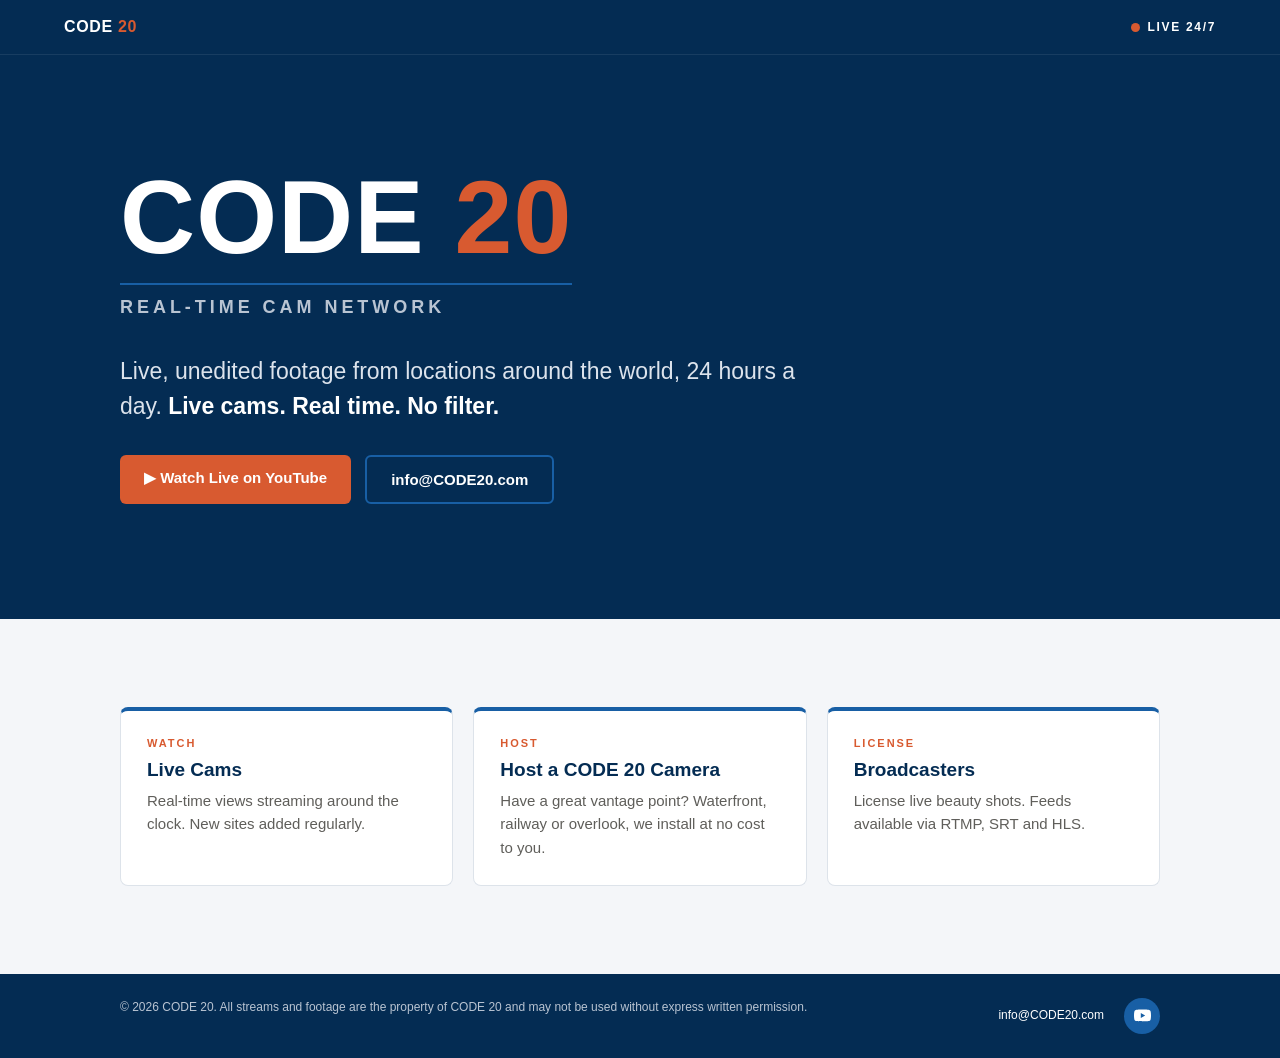
==== index.html @ 1863f540 "Add CODE 20 splash page" ====
<!DOCTYPE html>
<html lang="en">
<head>
<meta charset="UTF-8">
<meta name="viewport" content="width=device-width, initial-scale=1">
<title>CODE 20 LIVE CAMS | Real-Time Cam Network</title>
<meta name="description" content="CODE 20 is a real-time cam network streaming live, unedited footage from locations around the world, 24 hours a day.">
<meta property="og:title" content="CODE 20 LIVE CAMS | Real-Time Cam Network">
<meta property="og:description" content="Live cams. Real time. No filter.">
<style>
  /* CODE 20 brand kit: flat, no gradients, no shadows */
  :root{
    --blue:#185FA5;   /* primary */
    --navy:#042C53;   /* wordmark, dark */
    --coral:#D85A30;  /* "20" accent */
    --gray:#5F5E5A;   /* tagline, secondary */
    --white:#FFFFFF;
    --paper:#F4F6F9;
  }
  *{box-sizing:border-box;margin:0;padding:0}
  body{font-family:Arial,Helvetica,sans-serif;color:var(--navy);background:var(--white);min-height:100vh;display:flex;flex-direction:column}
  a{color:inherit}

  header{background:var(--navy);color:var(--white);padding:18px clamp(20px,5vw,64px);display:flex;justify-content:space-between;align-items:center}
  .mini{display:flex;align-items:center;gap:12px;font-weight:700;letter-spacing:.04em}
  .mini img{width:36px;height:36px;border-radius:8px;background:var(--blue)}
  .mini .twenty{color:var(--coral)}
  .live{display:flex;align-items:center;gap:8px;font-size:12px;font-weight:700;letter-spacing:.14em}
  .dot{width:9px;height:9px;border-radius:50%;background:var(--coral);animation:blink 1.6s infinite}
  @keyframes blink{50%{opacity:.25}}

  .hero{background:var(--navy);color:var(--white);padding:clamp(48px,9vw,110px) clamp(20px,5vw,64px) clamp(56px,9vw,120px);border-top:1px solid rgba(255,255,255,.08)}
  .wrap{max-width:1040px;margin:0 auto}
  .lockup{display:flex;align-items:center;gap:clamp(18px,3vw,32px);flex-wrap:wrap}
  .lockup img{width:clamp(96px,14vw,150px);height:auto;border-radius:22px;background:var(--blue)}
  .word{font-size:clamp(52px,9vw,104px);font-weight:700;line-height:1;letter-spacing:.01em}
  .word .twenty{color:var(--coral)}
  .tagline{margin-top:14px;padding-top:12px;border-top:2px solid var(--blue);font-size:clamp(13px,1.6vw,18px);font-weight:700;letter-spacing:.22em;color:#B9C4D2}
  .lead{margin-top:36px;font-size:clamp(18px,2.2vw,23px);line-height:1.5;max-width:700px;color:#DCE3EC}
  .lead strong{color:var(--white)}
  .cta{margin-top:32px;display:flex;flex-wrap:wrap;gap:14px}
  .btn{display:inline-block;padding:14px 24px;border-radius:6px;font-weight:700;text-decoration:none;font-size:15px}
  .btn.coral{background:var(--coral);color:var(--white)}
  .btn.outline{border:2px solid var(--blue);color:var(--white)}
  .btn:hover{opacity:.9}

  .cards{background:var(--paper);padding:clamp(48px,7vw,88px) clamp(20px,5vw,64px)}
  .grid{display:grid;grid-template-columns:repeat(auto-fit,minmax(240px,1fr));gap:20px}
  .card{background:var(--white);border:1px solid #DDE3EA;border-top:4px solid var(--blue);border-radius:8px;padding:26px}
  .card .k{font-size:11px;font-weight:700;letter-spacing:.18em;color:var(--coral);margin-bottom:10px}
  .card h3{font-size:19px;margin-bottom:8px;color:var(--navy)}
  .card p{font-size:15px;line-height:1.55;color:var(--gray)}

  footer{background:var(--navy);color:#B9C4D2;padding:24px clamp(20px,5vw,64px);font-size:12px;line-height:1.6}
  footer .row{max-width:1040px;margin:0 auto;display:flex;justify-content:space-between;flex-wrap:wrap;gap:12px}
  footer a{color:var(--white)}
  .social{display:flex;align-items:center;gap:14px;flex-wrap:wrap}
  .social .mail{margin-right:6px;text-decoration:none}
  .social a[aria-label]{width:36px;height:36px;border-radius:50%;background:var(--blue);display:grid;place-items:center}
  .social a[aria-label]:hover{background:var(--coral)}
  .social svg{width:17px;height:17px;fill:var(--white)}
</style>
</head>
<body>
  <header>
    <div class="mini"><img src="logo.png" alt="" onerror="this.remove()"><span>CODE <span class="twenty">20</span></span></div>
    <div class="live"><span class="dot"></span>LIVE 24/7</div>
  </header>

  <section class="hero">
    <div class="wrap">
      <div class="lockup">
        <img src="logo.png" alt="CODE 20 logo" onerror="this.remove()">
        <div>
          <div class="word">CODE <span class="twenty">20</span></div>
          <div class="tagline">REAL-TIME CAM NETWORK</div>
        </div>
      </div>
      <p class="lead">Live, unedited footage from locations around the world, 24 hours a day. <strong>Live cams. Real time. No filter.</strong></p>
      <div class="cta">
        <a class="btn coral" href="https://www.youtube.com/@CODE20LIVECAMS" target="_blank" rel="noopener">&#9654; Watch Live on YouTube</a>
        <a class="btn outline" href="mailto:info@CODE20.com">info@CODE20.com</a>
      </div>
    </div>
  </section>

  <section class="cards">
    <div class="wrap grid">
      <div class="card">
        <div class="k">WATCH</div>
        <h3>Live Cams</h3>
        <p>Real-time views streaming around the clock. New sites added regularly.</p>
      </div>
      <div class="card">
        <div class="k">HOST</div>
        <h3>Host a CODE 20 Camera</h3>
        <p>Have a great vantage point? Waterfront, railway or overlook, we install at no cost to you.</p>
      </div>
      <div class="card">
        <div class="k">LICENSE</div>
        <h3>Broadcasters</h3>
        <p>License live beauty shots. Feeds available via RTMP, SRT and HLS.</p>
      </div>
    </div>
  </section>

  <footer>
    <div class="row">
      <div>&copy; <span id="yr"></span> CODE 20. All streams and footage are the property of CODE 20 and may not be used without express written permission.</div>
      <div class="social">
        <a href="mailto:info@CODE20.com" class="mail">info@CODE20.com</a>
        <a href="https://www.youtube.com/@CODE20LIVECAMS" target="_blank" rel="noopener" aria-label="YouTube"><svg viewBox="0 0 24 24"><path d="M23.5 6.2a3 3 0 0 0-2.1-2.1C19.5 3.6 12 3.6 12 3.6s-7.5 0-9.4.5A3 3 0 0 0 .5 6.2 31 31 0 0 0 0 12a31 31 0 0 0 .5 5.8 3 3 0 0 0 2.1 2.1c1.9.5 9.4.5 9.4.5s7.5 0 9.4-.5a3 3 0 0 0 2.1-2.1A31 31 0 0 0 24 12a31 31 0 0 0-.5-5.8zM9.6 15.6V8.4l6.2 3.6-6.2 3.6z"/></svg></a>
      </div>
    </div>
  </footer>
<script>document.getElementById('yr').textContent=new Date().getFullYear();</script>
</body>
</html>
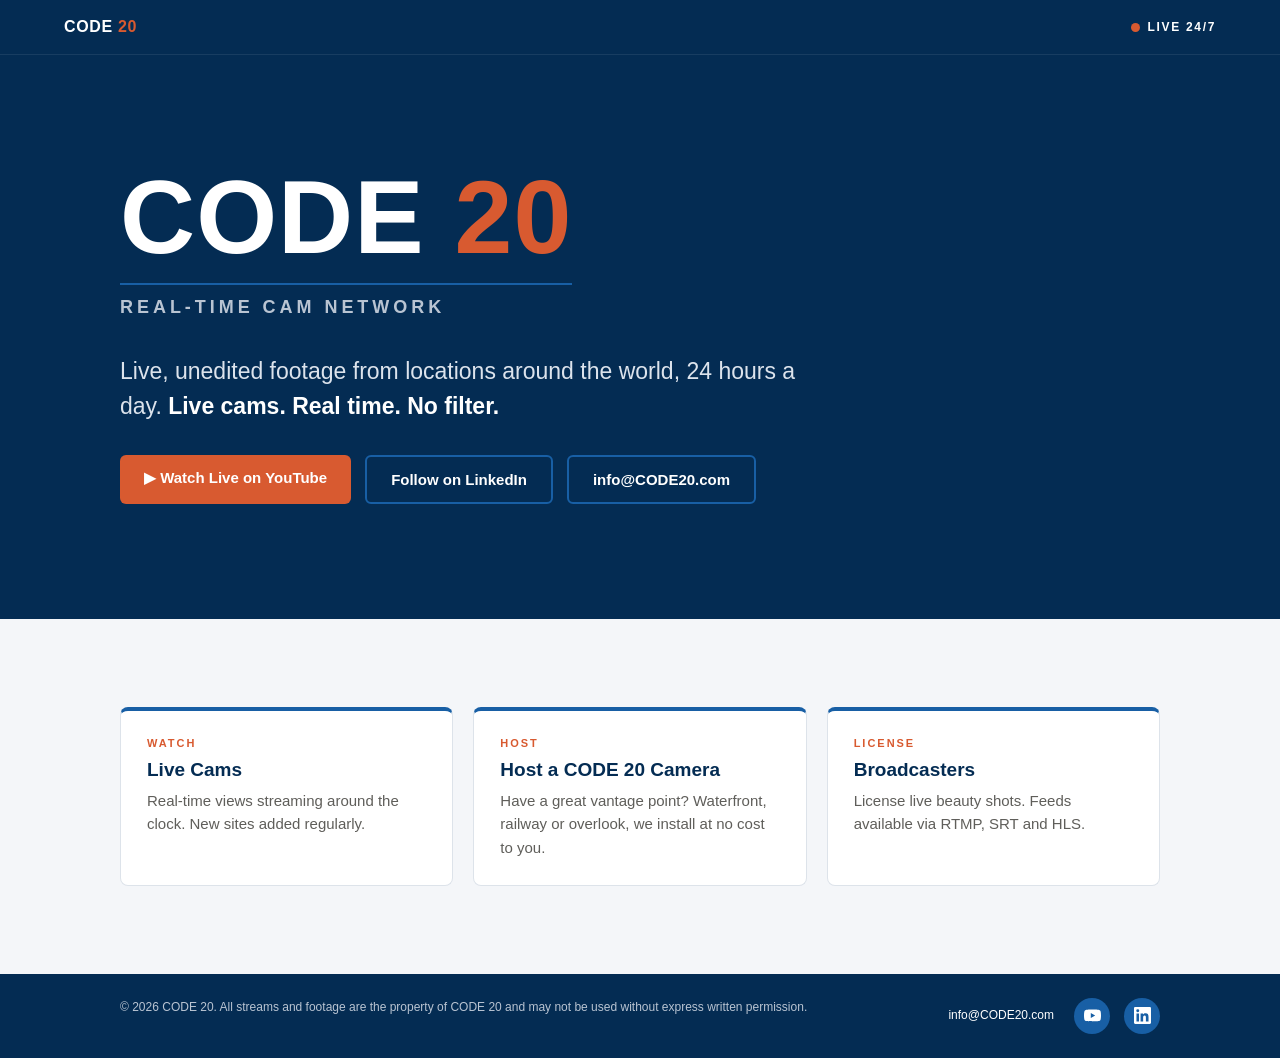
==== commit 10283938: "Add LinkedIn link" ====
--- a/index.html
+++ b/index.html
@@ -79,6 +79,7 @@
       <p class="lead">Live, unedited footage from locations around the world, 24 hours a day. <strong>Live cams. Real time. No filter.</strong></p>
       <div class="cta">
         <a class="btn coral" href="https://www.youtube.com/@CODE20LIVECAMS" target="_blank" rel="noopener">&#9654; Watch Live on YouTube</a>
+        <a class="btn outline" href="https://www.linkedin.com/company/code20livecams/" target="_blank" rel="noopener">Follow on LinkedIn</a>
         <a class="btn outline" href="mailto:info@CODE20.com">info@CODE20.com</a>
       </div>
     </div>
@@ -110,6 +111,7 @@
       <div class="social">
         <a href="mailto:info@CODE20.com" class="mail">info@CODE20.com</a>
         <a href="https://www.youtube.com/@CODE20LIVECAMS" target="_blank" rel="noopener" aria-label="YouTube"><svg viewBox="0 0 24 24"><path d="M23.5 6.2a3 3 0 0 0-2.1-2.1C19.5 3.6 12 3.6 12 3.6s-7.5 0-9.4.5A3 3 0 0 0 .5 6.2 31 31 0 0 0 0 12a31 31 0 0 0 .5 5.8 3 3 0 0 0 2.1 2.1c1.9.5 9.4.5 9.4.5s7.5 0 9.4-.5a3 3 0 0 0 2.1-2.1A31 31 0 0 0 24 12a31 31 0 0 0-.5-5.8zM9.6 15.6V8.4l6.2 3.6-6.2 3.6z"/></svg></a>
+        <a href="https://www.linkedin.com/company/code20livecams/" target="_blank" rel="noopener" aria-label="LinkedIn"><svg viewBox="0 0 24 24"><path d="M20.4 20.5h-3.6v-5.6c0-1.3 0-3-1.8-3s-2.1 1.4-2.1 2.9v5.7H9.3V9h3.4v1.6h.1c.5-.9 1.6-1.8 3.4-1.8 3.6 0 4.3 2.4 4.3 5.5v6.2zM5.3 7.4a2.1 2.1 0 1 1 0-4.2 2.1 2.1 0 0 1 0 4.2zM7.1 20.5H3.5V9h3.6v11.5zM22.2 0H1.8C.8 0 0 .8 0 1.7v20.6c0 .9.8 1.7 1.8 1.7h20.4c1 0 1.8-.8 1.8-1.7V1.7C24 .8 23.2 0 22.2 0z"/></svg></a>
       </div>
     </div>
   </footer>
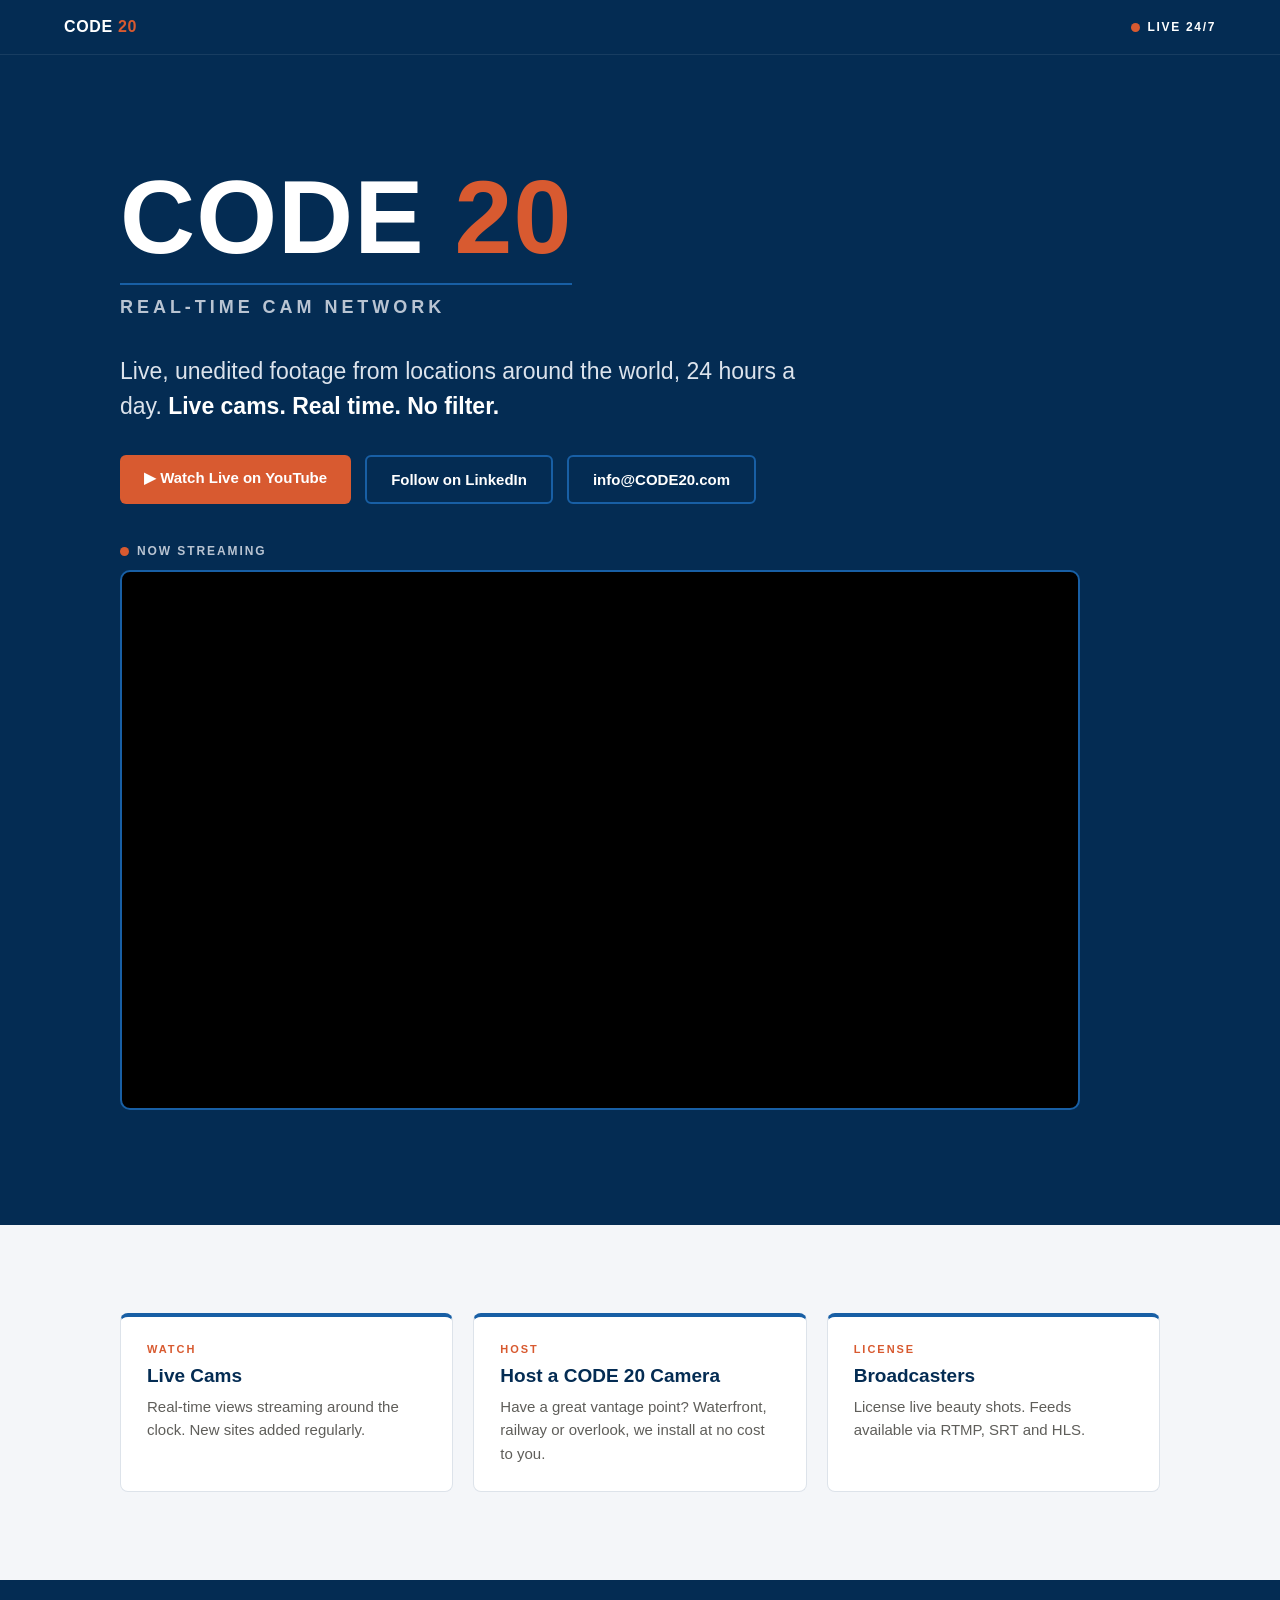
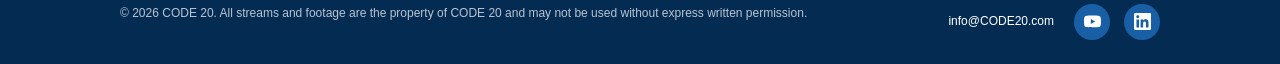
==== commit 41bd2f4c: "Embed live cam on homepage" ====
--- a/index.html
+++ b/index.html
@@ -59,6 +59,10 @@
   .social a[aria-label]{width:36px;height:36px;border-radius:50%;background:var(--blue);display:grid;place-items:center}
   .social a[aria-label]:hover{background:var(--coral)}
   .social svg{width:17px;height:17px;fill:var(--white)}
+  .live-embed{margin-top:40px;max-width:960px}
+  .live-embed .label{display:flex;align-items:center;gap:8px;font-size:12px;font-weight:700;letter-spacing:.16em;color:#B9C4D2;margin-bottom:12px}
+  .player{position:relative;width:100%;aspect-ratio:16/9;background:#000;border:2px solid var(--blue);border-radius:10px;overflow:hidden}
+  .player iframe{position:absolute;inset:0;width:100%;height:100%;border:0}
 </style>
 </head>
 <body>
@@ -81,6 +85,12 @@
         <a class="btn coral" href="https://www.youtube.com/@CODE20LIVECAMS" target="_blank" rel="noopener">&#9654; Watch Live on YouTube</a>
         <a class="btn outline" href="https://www.linkedin.com/company/code20livecams/" target="_blank" rel="noopener">Follow on LinkedIn</a>
         <a class="btn outline" href="mailto:info@CODE20.com">info@CODE20.com</a>
+      </div>
+      <div class="live-embed">
+        <div class="label"><span class="dot"></span>NOW STREAMING</div>
+        <div class="player">
+          <iframe src="https://www.youtube.com/embed/live_stream?channel=UC5VszwtxcvKXiXfNXRMI70Q&autoplay=1&mute=1" title="CODE 20 live cam" allow="autoplay; encrypted-media; picture-in-picture; fullscreen" allowfullscreen loading="lazy"></iframe>
+        </div>
       </div>
     </div>
   </section>
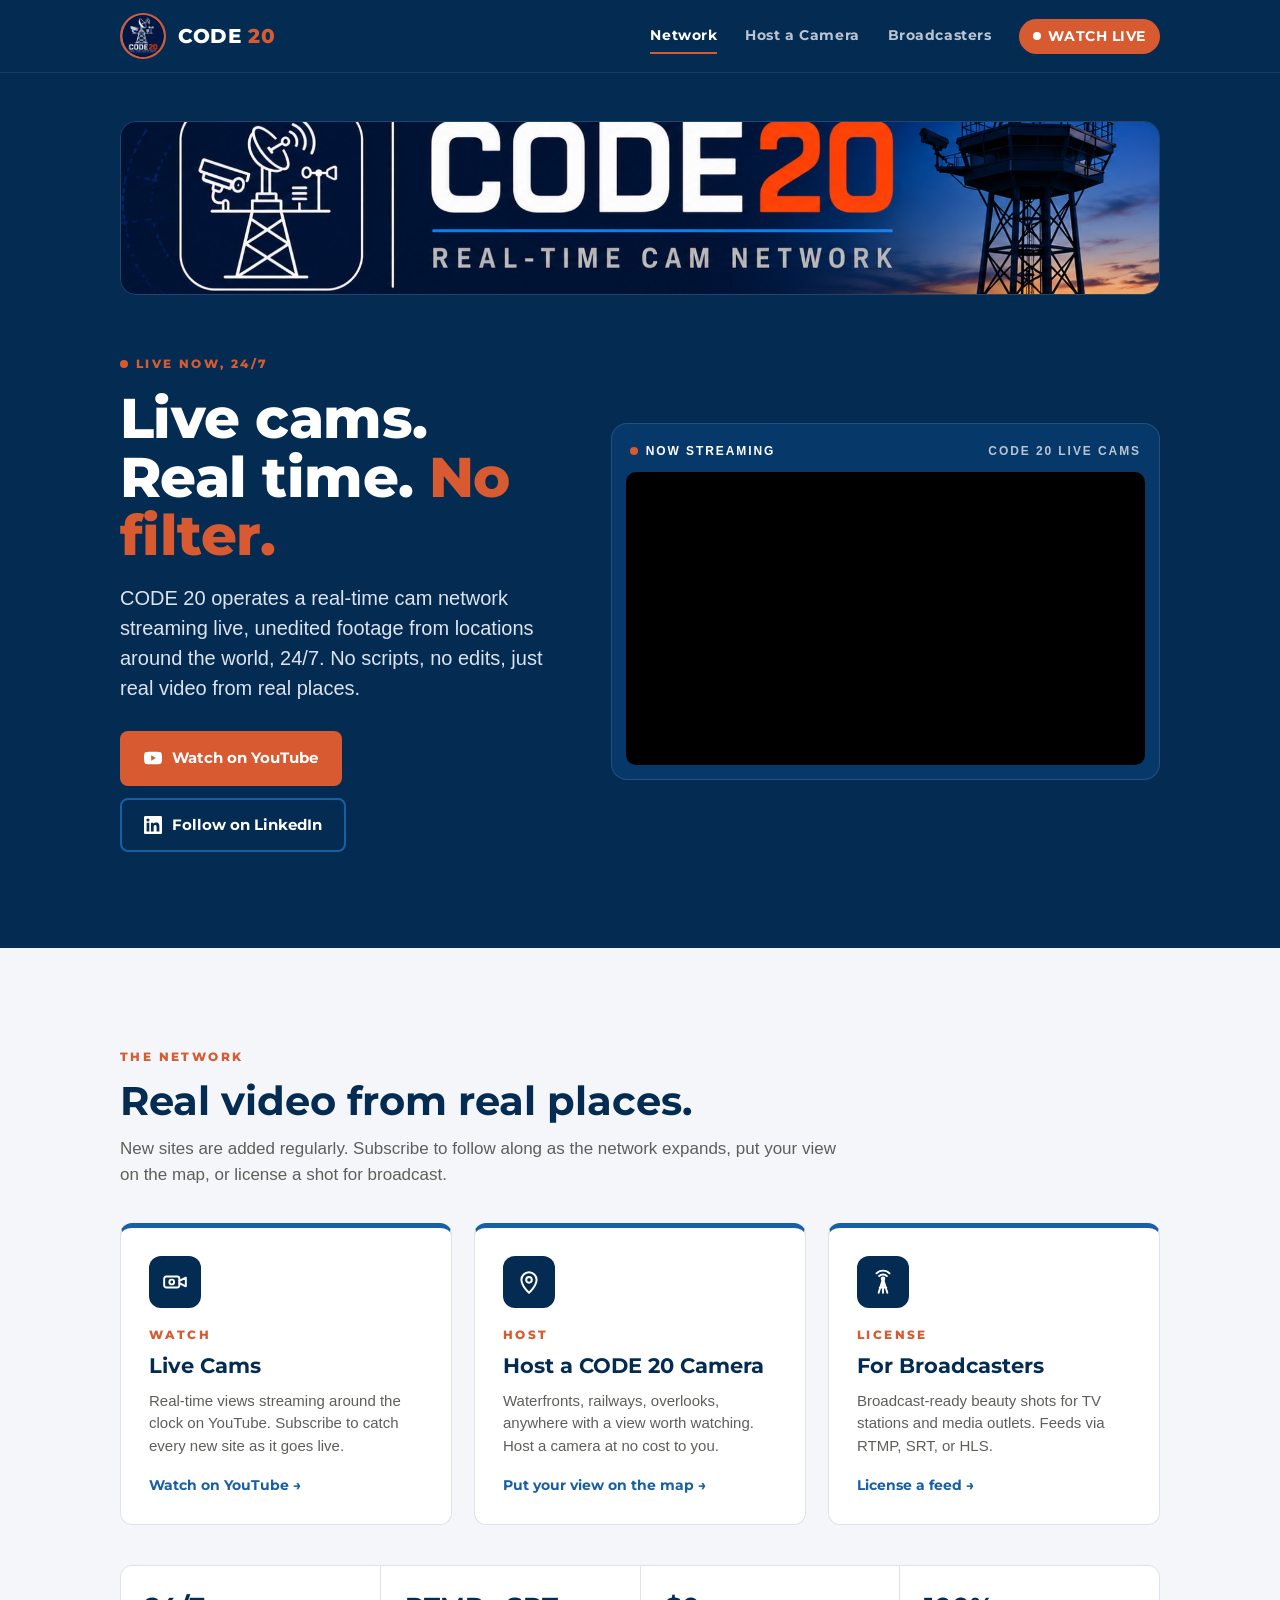
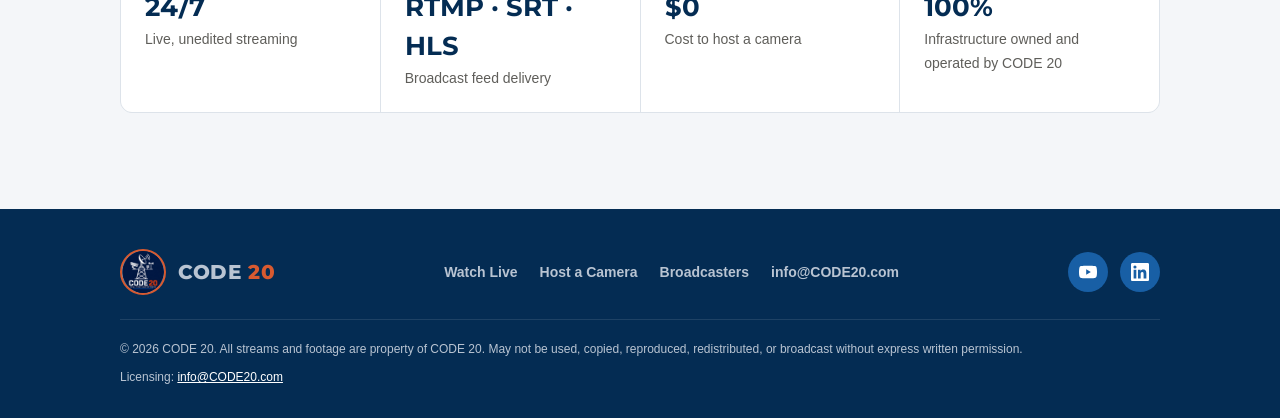
==== commit 58dc3b3d: "Multi-page site: Host and Broadcasters pages, forms, logo and banner" ====
--- a/index.html
+++ b/index.html
@@ -4,127 +4,110 @@
 <meta charset="UTF-8">
 <meta name="viewport" content="width=device-width, initial-scale=1">
 <title>CODE 20 LIVE CAMS | Real-Time Cam Network</title>
-<meta name="description" content="CODE 20 is a real-time cam network streaming live, unedited footage from locations around the world, 24 hours a day.">
+<meta name="description" content="CODE 20 operates a real-time cam network streaming live, unedited footage from locations around the world, 24/7.">
 <meta property="og:title" content="CODE 20 LIVE CAMS | Real-Time Cam Network">
-<meta property="og:description" content="Live cams. Real time. No filter.">
-<style>
-  /* CODE 20 brand kit: flat, no gradients, no shadows */
-  :root{
-    --blue:#185FA5;   /* primary */
-    --navy:#042C53;   /* wordmark, dark */
-    --coral:#D85A30;  /* "20" accent */
-    --gray:#5F5E5A;   /* tagline, secondary */
-    --white:#FFFFFF;
-    --paper:#F4F6F9;
-  }
-  *{box-sizing:border-box;margin:0;padding:0}
-  body{font-family:Arial,Helvetica,sans-serif;color:var(--navy);background:var(--white);min-height:100vh;display:flex;flex-direction:column}
-  a{color:inherit}
-
-  header{background:var(--navy);color:var(--white);padding:18px clamp(20px,5vw,64px);display:flex;justify-content:space-between;align-items:center}
-  .mini{display:flex;align-items:center;gap:12px;font-weight:700;letter-spacing:.04em}
-  .mini img{width:36px;height:36px;border-radius:8px;background:var(--blue)}
-  .mini .twenty{color:var(--coral)}
-  .live{display:flex;align-items:center;gap:8px;font-size:12px;font-weight:700;letter-spacing:.14em}
-  .dot{width:9px;height:9px;border-radius:50%;background:var(--coral);animation:blink 1.6s infinite}
-  @keyframes blink{50%{opacity:.25}}
-
-  .hero{background:var(--navy);color:var(--white);padding:clamp(48px,9vw,110px) clamp(20px,5vw,64px) clamp(56px,9vw,120px);border-top:1px solid rgba(255,255,255,.08)}
-  .wrap{max-width:1040px;margin:0 auto}
-  .lockup{display:flex;align-items:center;gap:clamp(18px,3vw,32px);flex-wrap:wrap}
-  .lockup img{width:clamp(96px,14vw,150px);height:auto;border-radius:22px;background:var(--blue)}
-  .word{font-size:clamp(52px,9vw,104px);font-weight:700;line-height:1;letter-spacing:.01em}
-  .word .twenty{color:var(--coral)}
-  .tagline{margin-top:14px;padding-top:12px;border-top:2px solid var(--blue);font-size:clamp(13px,1.6vw,18px);font-weight:700;letter-spacing:.22em;color:#B9C4D2}
-  .lead{margin-top:36px;font-size:clamp(18px,2.2vw,23px);line-height:1.5;max-width:700px;color:#DCE3EC}
-  .lead strong{color:var(--white)}
-  .cta{margin-top:32px;display:flex;flex-wrap:wrap;gap:14px}
-  .btn{display:inline-block;padding:14px 24px;border-radius:6px;font-weight:700;text-decoration:none;font-size:15px}
-  .btn.coral{background:var(--coral);color:var(--white)}
-  .btn.outline{border:2px solid var(--blue);color:var(--white)}
-  .btn:hover{opacity:.9}
-
-  .cards{background:var(--paper);padding:clamp(48px,7vw,88px) clamp(20px,5vw,64px)}
-  .grid{display:grid;grid-template-columns:repeat(auto-fit,minmax(240px,1fr));gap:20px}
-  .card{background:var(--white);border:1px solid #DDE3EA;border-top:4px solid var(--blue);border-radius:8px;padding:26px}
-  .card .k{font-size:11px;font-weight:700;letter-spacing:.18em;color:var(--coral);margin-bottom:10px}
-  .card h3{font-size:19px;margin-bottom:8px;color:var(--navy)}
-  .card p{font-size:15px;line-height:1.55;color:var(--gray)}
-
-  footer{background:var(--navy);color:#B9C4D2;padding:24px clamp(20px,5vw,64px);font-size:12px;line-height:1.6}
-  footer .row{max-width:1040px;margin:0 auto;display:flex;justify-content:space-between;flex-wrap:wrap;gap:12px}
-  footer a{color:var(--white)}
-  .social{display:flex;align-items:center;gap:14px;flex-wrap:wrap}
-  .social .mail{margin-right:6px;text-decoration:none}
-  .social a[aria-label]{width:36px;height:36px;border-radius:50%;background:var(--blue);display:grid;place-items:center}
-  .social a[aria-label]:hover{background:var(--coral)}
-  .social svg{width:17px;height:17px;fill:var(--white)}
-  .live-embed{margin-top:40px;max-width:960px}
-  .live-embed .label{display:flex;align-items:center;gap:8px;font-size:12px;font-weight:700;letter-spacing:.16em;color:#B9C4D2;margin-bottom:12px}
-  .player{position:relative;width:100%;aspect-ratio:16/9;background:#000;border:2px solid var(--blue);border-radius:10px;overflow:hidden}
-  .player iframe{position:absolute;inset:0;width:100%;height:100%;border:0}
-</style>
+<meta property="og:description" content="CODE 20 operates a real-time cam network streaming live, unedited footage from locations around the world, 24/7.">
+<meta property="og:image" content="https://code20.com/banner.jpg">
+<link rel="icon" href="logo.jpg">
+<link rel="preconnect" href="https://fonts.googleapis.com">
+<link rel="preconnect" href="https://fonts.gstatic.com" crossorigin>
+<link href="https://fonts.googleapis.com/css2?family=Montserrat:wght@600;700;800&display=swap" rel="stylesheet">
+<link rel="stylesheet" href="styles.css">
 </head>
 <body>
-  <header>
-    <div class="mini"><img src="logo.png" alt="" onerror="this.remove()"><span>CODE <span class="twenty">20</span></span></div>
-    <div class="live"><span class="dot"></span>LIVE 24/7</div>
+  <header class="site-header">
+    <div class="wrap">
+      <a class="brand" href="index.html"><img src="logo.jpg" alt="CODE 20 logo"><span>CODE <span class="twenty">20</span></span></a>
+      <nav>
+        <a href="index.html#network" class="active">Network</a>
+        <a href="host.html">Host a Camera</a>
+        <a href="broadcasters.html">Broadcasters</a>
+        <a class="live-pill" href="index.html#live"><span class="dot"></span>WATCH LIVE</a>
+      </nav>
+    </div>
   </header>
 
-  <section class="hero">
+  <section class="hero" id="live">
     <div class="wrap">
-      <div class="lockup">
-        <img src="logo.png" alt="CODE 20 logo" onerror="this.remove()">
+      <div class="banner"><img src="banner.jpg" alt="CODE 20 Real-Time Cam Network"></div>
+      <div class="hero-grid">
         <div>
-          <div class="word">CODE <span class="twenty">20</span></div>
-          <div class="tagline">REAL-TIME CAM NETWORK</div>
+          <span class="eyebrow"><span class="dot coral"></span>Live now, 24/7</span>
+          <h1>Live cams. Real time. <em>No filter.</em></h1>
+          <p class="lead">CODE 20 operates a real-time cam network streaming live, unedited footage from locations around the world, 24/7. No scripts, no edits, just real video from real places.</p>
+          <div class="cta">
+            <a class="btn coral" href="https://www.youtube.com/@CODE20LIVECAMS" target="_blank" rel="noopener"><svg viewBox="0 0 24 24"><path d="M23.5 6.2a3 3 0 0 0-2.1-2.1C19.5 3.6 12 3.6 12 3.6s-7.5 0-9.4.5A3 3 0 0 0 .5 6.2 31 31 0 0 0 0 12a31 31 0 0 0 .5 5.8 3 3 0 0 0 2.1 2.1c1.9.5 9.4.5 9.4.5s7.5 0 9.4-.5a3 3 0 0 0 2.1-2.1A31 31 0 0 0 24 12a31 31 0 0 0-.5-5.8zM9.6 15.6V8.4l6.2 3.6-6.2 3.6z"/></svg> Watch on YouTube</a>
+            <a class="btn outline" href="https://www.linkedin.com/company/code20livecams/" target="_blank" rel="noopener"><svg viewBox="0 0 24 24"><path d="M20.4 20.5h-3.6v-5.6c0-1.3 0-3-1.8-3s-2.1 1.4-2.1 2.9v5.7H9.3V9h3.4v1.6h.1c.5-.9 1.6-1.8 3.4-1.8 3.6 0 4.3 2.4 4.3 5.5v6.2zM5.3 7.4a2.1 2.1 0 1 1 0-4.2 2.1 2.1 0 0 1 0 4.2zM7.1 20.5H3.5V9h3.6v11.5zM22.2 0H1.8C.8 0 0 .8 0 1.7v20.6c0 .9.8 1.7 1.8 1.7h20.4c1 0 1.8-.8 1.8-1.7V1.7C24 .8 23.2 0 22.2 0z"/></svg> Follow on LinkedIn</a>
+          </div>
         </div>
-      </div>
-      <p class="lead">Live, unedited footage from locations around the world, 24 hours a day. <strong>Live cams. Real time. No filter.</strong></p>
-      <div class="cta">
-        <a class="btn coral" href="https://www.youtube.com/@CODE20LIVECAMS" target="_blank" rel="noopener">&#9654; Watch Live on YouTube</a>
-        <a class="btn outline" href="https://www.linkedin.com/company/code20livecams/" target="_blank" rel="noopener">Follow on LinkedIn</a>
-        <a class="btn outline" href="mailto:info@CODE20.com">info@CODE20.com</a>
-      </div>
-      <div class="live-embed">
-        <div class="label"><span class="dot"></span>NOW STREAMING</div>
-        <div class="player">
-          <iframe src="https://www.youtube.com/embed/live_stream?channel=UC5VszwtxcvKXiXfNXRMI70Q&autoplay=1&mute=1" title="CODE 20 live cam" allow="autoplay; encrypted-media; picture-in-picture; fullscreen" allowfullscreen loading="lazy"></iframe>
+        <div class="player-card">
+          <div class="label"><span class="now"><span class="dot coral"></span>NOW STREAMING</span><span>CODE 20 LIVE CAMS</span></div>
+          <div class="player"><iframe src="https://www.youtube.com/embed/live_stream?channel=UC5VszwtxcvKXiXfNXRMI70Q&autoplay=1&mute=1" title="CODE 20 live cam" allow="autoplay; encrypted-media; picture-in-picture; fullscreen" allowfullscreen></iframe></div>
         </div>
       </div>
     </div>
   </section>
 
-  <section class="cards">
-    <div class="wrap grid">
-      <div class="card">
-        <div class="k">WATCH</div>
-        <h3>Live Cams</h3>
-        <p>Real-time views streaming around the clock. New sites added regularly.</p>
+  <section class="band paper" id="network">
+    <div class="wrap">
+      <div class="section-head">
+        <span class="eyebrow">The network</span>
+        <h2>Real video from real places.</h2>
+        <p>New sites are added regularly. Subscribe to follow along as the network expands, put your view on the map, or license a shot for broadcast.</p>
       </div>
-      <div class="card">
-        <div class="k">HOST</div>
-        <h3>Host a CODE 20 Camera</h3>
-        <p>Have a great vantage point? Waterfront, railway or overlook, we install at no cost to you.</p>
+      <div class="tiles">
+        <a class="tile" href="https://www.youtube.com/@CODE20LIVECAMS" target="_blank" rel="noopener">
+          <div class="icon"><svg viewBox="0 0 24 24"><rect x="2" y="7" width="14" height="10" rx="2"/><path d="M16 11l6-3v8l-6-3"/><circle cx="9" cy="12" r="2.2"/></svg></div>
+          <span class="eyebrow">Watch</span>
+          <h3>Live Cams</h3>
+          <p>Real-time views streaming around the clock on YouTube. Subscribe to catch every new site as it goes live.</p>
+          <span class="more">Watch on YouTube &rarr;</span>
+        </a>
+        <a class="tile" href="host.html">
+          <div class="icon"><svg viewBox="0 0 24 24"><path d="M12 22s7-6.2 7-12a7 7 0 0 0-14 0c0 5.8 7 12 7 12z"/><circle cx="12" cy="10" r="2.6"/></svg></div>
+          <span class="eyebrow">Host</span>
+          <h3>Host a CODE 20 Camera</h3>
+          <p>Waterfronts, railways, overlooks, anywhere with a view worth watching. Host a camera at no cost to you.</p>
+          <span class="more">Put your view on the map &rarr;</span>
+        </a>
+        <a class="tile" href="broadcasters.html">
+          <div class="icon"><svg viewBox="0 0 24 24"><path d="M12 9v13M8 22l4-13 4 13M9 17h6"/><path d="M8.5 6.5a5 5 0 0 1 7 0M6 4a8.5 8.5 0 0 1 12 0"/><circle cx="12" cy="9" r="1.2"/></svg></div>
+          <span class="eyebrow">License</span>
+          <h3>For Broadcasters</h3>
+          <p>Broadcast-ready beauty shots for TV stations and media outlets. Feeds via RTMP, SRT, or HLS.</p>
+          <span class="more">License a feed &rarr;</span>
+        </a>
       </div>
-      <div class="card">
-        <div class="k">LICENSE</div>
-        <h3>Broadcasters</h3>
-        <p>License live beauty shots. Feeds available via RTMP, SRT and HLS.</p>
+      <div class="stats">
+        <div class="stat"><b>24/7</b><span>Live, unedited streaming</span></div>
+        <div class="stat"><b>RTMP &middot; SRT &middot; HLS</b><span>Broadcast feed delivery</span></div>
+        <div class="stat"><b>$0</b><span>Cost to host a camera</span></div>
+        <div class="stat"><b>100%</b><span>Infrastructure owned and operated by CODE 20</span></div>
       </div>
     </div>
   </section>
 
   <footer>
-    <div class="row">
-      <div>&copy; <span id="yr"></span> CODE 20. All streams and footage are the property of CODE 20 and may not be used without express written permission.</div>
-      <div class="social">
-        <a href="mailto:info@CODE20.com" class="mail">info@CODE20.com</a>
-        <a href="https://www.youtube.com/@CODE20LIVECAMS" target="_blank" rel="noopener" aria-label="YouTube"><svg viewBox="0 0 24 24"><path d="M23.5 6.2a3 3 0 0 0-2.1-2.1C19.5 3.6 12 3.6 12 3.6s-7.5 0-9.4.5A3 3 0 0 0 .5 6.2 31 31 0 0 0 0 12a31 31 0 0 0 .5 5.8 3 3 0 0 0 2.1 2.1c1.9.5 9.4.5 9.4.5s7.5 0 9.4-.5a3 3 0 0 0 2.1-2.1A31 31 0 0 0 24 12a31 31 0 0 0-.5-5.8zM9.6 15.6V8.4l6.2 3.6-6.2 3.6z"/></svg></a>
-        <a href="https://www.linkedin.com/company/code20livecams/" target="_blank" rel="noopener" aria-label="LinkedIn"><svg viewBox="0 0 24 24"><path d="M20.4 20.5h-3.6v-5.6c0-1.3 0-3-1.8-3s-2.1 1.4-2.1 2.9v5.7H9.3V9h3.4v1.6h.1c.5-.9 1.6-1.8 3.4-1.8 3.6 0 4.3 2.4 4.3 5.5v6.2zM5.3 7.4a2.1 2.1 0 1 1 0-4.2 2.1 2.1 0 0 1 0 4.2zM7.1 20.5H3.5V9h3.6v11.5zM22.2 0H1.8C.8 0 0 .8 0 1.7v20.6c0 .9.8 1.7 1.8 1.7h20.4c1 0 1.8-.8 1.8-1.7V1.7C24 .8 23.2 0 22.2 0z"/></svg></a>
+    <div class="wrap">
+      <div class="foot-top">
+        <a class="brand" href="index.html"><img src="logo.jpg" alt=""><span>CODE <span class="twenty">20</span></span></a>
+        <div class="foot-links">
+          <a href="index.html#live">Watch Live</a>
+          <a href="host.html">Host a Camera</a>
+          <a href="broadcasters.html">Broadcasters</a>
+          <a href="mailto:info@CODE20.com">info@CODE20.com</a>
+        </div>
+        <div class="social">
+          <a href="https://www.youtube.com/@CODE20LIVECAMS" target="_blank" rel="noopener" aria-label="YouTube"><svg viewBox="0 0 24 24"><path d="M23.5 6.2a3 3 0 0 0-2.1-2.1C19.5 3.6 12 3.6 12 3.6s-7.5 0-9.4.5A3 3 0 0 0 .5 6.2 31 31 0 0 0 0 12a31 31 0 0 0 .5 5.8 3 3 0 0 0 2.1 2.1c1.9.5 9.4.5 9.4.5s7.5 0 9.4-.5a3 3 0 0 0 2.1-2.1A31 31 0 0 0 24 12a31 31 0 0 0-.5-5.8zM9.6 15.6V8.4l6.2 3.6-6.2 3.6z"/></svg></a>
+          <a href="https://www.linkedin.com/company/code20livecams/" target="_blank" rel="noopener" aria-label="LinkedIn"><svg viewBox="0 0 24 24"><path d="M20.4 20.5h-3.6v-5.6c0-1.3 0-3-1.8-3s-2.1 1.4-2.1 2.9v5.7H9.3V9h3.4v1.6h.1c.5-.9 1.6-1.8 3.4-1.8 3.6 0 4.3 2.4 4.3 5.5v6.2zM5.3 7.4a2.1 2.1 0 1 1 0-4.2 2.1 2.1 0 0 1 0 4.2zM7.1 20.5H3.5V9h3.6v11.5zM22.2 0H1.8C.8 0 0 .8 0 1.7v20.6c0 .9.8 1.7 1.8 1.7h20.4c1 0 1.8-.8 1.8-1.7V1.7C24 .8 23.2 0 22.2 0z"/></svg></a>
+        </div>
+      </div>
+      <div class="foot-bottom">
+        <div>&copy; <span class="yr">2026</span> CODE 20. All streams and footage are property of CODE 20. May not be used, copied, reproduced, redistributed, or broadcast without express written permission.</div>
+        <div>Licensing: <a href="mailto:info@CODE20.com">info@CODE20.com</a></div>
       </div>
     </div>
   </footer>
-<script>document.getElementById('yr').textContent=new Date().getFullYear();</script>
+<script>document.querySelectorAll('.yr').forEach(e=>e.textContent=new Date().getFullYear());</script>
 </body>
 </html>
--- a/styles.css
+++ b/styles.css
@@ -0,0 +1,132 @@
+/* CODE 20 brand kit: navy #042C53, blue #185FA5, coral #D85A30, gray #5F5E5A. Flat, no gradients. */
+:root{--blue:#185FA5;--navy:#042C53;--navy2:#06386A;--coral:#D85A30;--gray:#5F5E5A;--ink:#0B1F33;--white:#FFFFFF;--paper:#F4F6F9;--line:#DDE3EA;--soft:#B9C4D2}
+*{box-sizing:border-box;margin:0;padding:0}
+html{scroll-behavior:smooth}
+body{font-family:Arial,Helvetica,sans-serif;color:var(--ink);background:var(--white);min-height:100vh;display:flex;flex-direction:column;line-height:1.5}
+h1,h2,h3,.brand,.btn,.eyebrow,nav a{font-family:Montserrat,Arial,Helvetica,sans-serif}
+a{color:inherit}
+img{max-width:100%;display:block}
+.wrap{max-width:1120px;margin:0 auto;padding:0 clamp(20px,5vw,40px)}
+
+/* header */
+.site-header{background:var(--navy);color:var(--white);position:sticky;top:0;z-index:20;border-bottom:1px solid rgba(255,255,255,.08)}
+.site-header .wrap{display:flex;align-items:center;justify-content:space-between;gap:16px;height:72px}
+.brand{display:flex;align-items:center;gap:12px;text-decoration:none;font-weight:800;font-size:20px;letter-spacing:.03em}
+.brand img{width:46px;height:46px;border-radius:50%;border:2px solid var(--coral)}
+.brand .twenty{color:var(--coral)}
+nav{display:flex;align-items:center;gap:clamp(12px,2.4vw,28px);font-size:14px;font-weight:700;letter-spacing:.04em}
+nav a{text-decoration:none;color:var(--soft);padding:6px 0;border-bottom:2px solid transparent}
+nav a:hover,nav a.active{color:var(--white);border-bottom-color:var(--coral)}
+nav .live-pill{display:inline-flex;align-items:center;gap:7px;color:var(--white);background:var(--coral);padding:7px 14px;border-radius:999px;border:0}
+nav .live-pill:hover{border:0;opacity:.92}
+.dot{width:8px;height:8px;border-radius:50%;background:currentColor;animation:blink 1.6s infinite;display:inline-block}
+.dot.coral{background:var(--coral)}
+@keyframes blink{50%{opacity:.25}}
+@media (max-width:720px){nav a:not(.live-pill){display:none}}
+
+/* hero */
+.hero{background:var(--navy);color:var(--white);padding:clamp(28px,5vw,48px) 0 clamp(56px,8vw,96px)}
+.banner{border-radius:16px;overflow:hidden;border:1px solid rgba(255,255,255,.12)}
+.banner img{width:100%;height:auto}
+.hero-grid{display:grid;grid-template-columns:1fr 1.25fr;gap:clamp(28px,4vw,56px);align-items:center;margin-top:clamp(32px,5vw,56px)}
+@media (max-width:900px){.hero-grid{grid-template-columns:1fr}}
+.eyebrow{display:inline-flex;align-items:center;gap:8px;font-size:12px;font-weight:800;letter-spacing:.2em;color:var(--coral);text-transform:uppercase}
+.hero h1{font-size:clamp(34px,5vw,56px);line-height:1.05;font-weight:800;margin:14px 0 18px;letter-spacing:-.01em}
+.hero h1 em{font-style:normal;color:var(--coral)}
+.hero p.lead{font-size:clamp(17px,1.8vw,20px);color:#DCE3EC;max-width:560px}
+.cta{margin-top:28px;display:flex;flex-wrap:wrap;gap:12px}
+.btn{display:inline-flex;align-items:center;gap:10px;padding:14px 22px;border-radius:8px;font-weight:700;text-decoration:none;font-size:15px;border:2px solid transparent;cursor:pointer;transition:transform .15s,opacity .15s}
+.btn:hover{transform:translateY(-1px)}
+.btn svg{width:18px;height:18px;fill:currentColor}
+.btn.coral{background:var(--coral);color:var(--white)}
+.btn.blue{background:var(--blue);color:var(--white)}
+.btn.outline{border-color:var(--blue);color:var(--white)}
+.btn.outline.dark{color:var(--navy)}
+.player-card{background:var(--navy2);border:1px solid rgba(255,255,255,.12);border-radius:16px;padding:14px}
+.player-card .label{display:flex;justify-content:space-between;align-items:center;font-size:12px;font-weight:800;letter-spacing:.16em;color:var(--soft);padding:4px 4px 12px}
+.player-card .label .now{display:flex;align-items:center;gap:8px;color:var(--white)}
+.player{position:relative;width:100%;aspect-ratio:16/9;background:#000;border-radius:10px;overflow:hidden}
+.player iframe{position:absolute;inset:0;width:100%;height:100%;border:0}
+
+/* sections */
+section.band{padding:clamp(56px,8vw,96px) 0}
+section.band.paper{background:var(--paper)}
+.section-head{max-width:720px;margin-bottom:36px}
+.section-head h2{font-size:clamp(28px,3.4vw,40px);color:var(--navy);line-height:1.15;margin:10px 0 12px}
+.section-head p{color:var(--gray);font-size:17px}
+.tiles{display:grid;grid-template-columns:repeat(auto-fit,minmax(260px,1fr));gap:22px}
+a.tile{display:flex;flex-direction:column;text-decoration:none;background:var(--white);border:1px solid var(--line);border-top:5px solid var(--blue);border-radius:12px;padding:28px;transition:transform .15s,border-color .15s,box-shadow .15s}
+a.tile:hover{transform:translateY(-3px);border-top-color:var(--coral)}
+.tile .icon{width:52px;height:52px;border-radius:12px;background:var(--navy);display:grid;place-items:center;margin-bottom:18px}
+.tile .icon svg{width:26px;height:26px;stroke:var(--white);fill:none;stroke-width:1.8;stroke-linecap:round;stroke-linejoin:round}
+.tile h3{font-size:21px;color:var(--navy);margin:6px 0 8px}
+.tile p{color:var(--gray);font-size:15px;flex:1}
+.tile .more{margin-top:18px;font-weight:700;color:var(--blue);font-family:Montserrat,Arial,sans-serif;font-size:14px}
+a.tile:hover .more{color:var(--coral)}
+.stats{display:grid;grid-template-columns:repeat(auto-fit,minmax(180px,1fr));gap:1px;background:var(--line);border:1px solid var(--line);border-radius:12px;overflow:hidden;margin-top:40px}
+.stat{background:var(--white);padding:22px 24px}
+.stat b{display:block;font-family:Montserrat,Arial,sans-serif;font-size:26px;color:var(--navy)}
+.stat span{color:var(--gray);font-size:14px}
+
+/* page hero (inner pages) */
+.page-hero{background:var(--navy);color:var(--white);padding:clamp(48px,7vw,88px) 0}
+.page-hero h1{font-size:clamp(34px,5vw,54px);font-weight:800;line-height:1.08;margin:12px 0 16px}
+.page-hero h1 em{font-style:normal;color:var(--coral)}
+.page-hero p{font-size:clamp(17px,1.8vw,20px);color:#DCE3EC;max-width:720px}
+
+/* content blocks */
+.two-col{display:grid;grid-template-columns:1fr 1fr;gap:clamp(28px,4vw,56px);align-items:start}
+@media (max-width:900px){.two-col{grid-template-columns:1fr}}
+.steps{list-style:none;counter-reset:s;display:grid;gap:16px}
+.steps li{counter-increment:s;background:var(--white);border:1px solid var(--line);border-radius:12px;padding:20px 20px 20px 72px;position:relative}
+.steps li::before{content:counter(s);position:absolute;left:20px;top:18px;width:36px;height:36px;border-radius:50%;background:var(--coral);color:var(--white);display:grid;place-items:center;font-weight:800;font-family:Montserrat,Arial,sans-serif}
+.steps h3{font-size:17px;color:var(--navy);margin-bottom:4px}
+.steps p{color:var(--gray);font-size:15px}
+.checks{list-style:none;display:grid;gap:10px}
+.checks li{padding-left:30px;position:relative;color:var(--ink)}
+.checks li::before{content:"";position:absolute;left:0;top:5px;width:18px;height:18px;border-radius:50%;background:var(--blue)}
+.checks li::after{content:"";position:absolute;left:6px;top:9px;width:6px;height:9px;border:solid var(--white);border-width:0 2px 2px 0;transform:rotate(45deg)}
+.chips{display:flex;flex-wrap:wrap;gap:10px;margin:18px 0}
+.chip{display:inline-block;padding:8px 14px;border-radius:999px;background:var(--navy);color:var(--white);font-weight:700;font-size:13px;letter-spacing:.08em;font-family:Montserrat,Arial,sans-serif}
+details.spec{background:var(--white);border:1px solid var(--line);border-left:5px solid var(--blue);border-radius:10px;padding:16px 20px;margin-bottom:12px}
+details.spec[open]{border-left-color:var(--coral)}
+details.spec summary{cursor:pointer;font-weight:800;color:var(--navy);font-family:Montserrat,Arial,sans-serif;list-style:none;display:flex;justify-content:space-between;align-items:center}
+details.spec summary::-webkit-details-marker{display:none}
+details.spec summary::after{content:"+";font-size:22px;color:var(--blue)}
+details.spec[open] summary::after{content:"\2013";color:var(--coral)}
+details.spec p{color:var(--gray);margin-top:10px;font-size:15px}
+.note{background:var(--paper);border:1px solid var(--line);border-radius:12px;padding:20px 22px;color:var(--gray);font-size:15px}
+.note b{color:var(--navy)}
+
+/* forms */
+.form-card{background:var(--white);border:1px solid var(--line);border-top:5px solid var(--coral);border-radius:14px;padding:clamp(22px,3vw,34px)}
+.form-card h2{font-size:26px;color:var(--navy);margin-bottom:6px}
+.form-card > p{color:var(--gray);margin-bottom:22px}
+.grid2{display:grid;grid-template-columns:1fr 1fr;gap:16px}
+@media (max-width:640px){.grid2{grid-template-columns:1fr}}
+.field{display:flex;flex-direction:column;gap:6px;margin-bottom:16px}
+.field label,.field legend{font-size:13px;font-weight:700;color:var(--navy);letter-spacing:.02em}
+.field input,.field select,.field textarea{font:inherit;font-size:15px;padding:12px 14px;border:1px solid #C9D3DE;border-radius:8px;background:var(--white);color:var(--ink);width:100%}
+.field textarea{min-height:120px;resize:vertical}
+.field input:focus,.field select:focus,.field textarea:focus{outline:2px solid var(--blue);outline-offset:1px;border-color:var(--blue)}
+fieldset.field{border:0}
+.opts{display:flex;flex-wrap:wrap;gap:10px}
+.opts label{display:inline-flex;align-items:center;gap:8px;font-weight:400;font-size:14px;color:var(--ink);border:1px solid #C9D3DE;border-radius:999px;padding:8px 14px;cursor:pointer}
+.opts input{width:auto;accent-color:var(--coral)}
+.req{color:var(--coral)}
+.form-card .btn{width:100%;justify-content:center;font-size:16px}
+.small{font-size:13px;color:var(--gray);margin-top:12px}
+
+/* footer */
+footer{background:var(--navy);color:var(--soft);margin-top:auto}
+footer .wrap{padding-top:40px;padding-bottom:32px}
+.foot-top{display:flex;justify-content:space-between;align-items:center;flex-wrap:wrap;gap:20px;padding-bottom:24px;border-bottom:1px solid rgba(255,255,255,.1)}
+.foot-links{display:flex;gap:22px;flex-wrap:wrap;font-size:14px;font-weight:700}
+.foot-links a{text-decoration:none;color:var(--soft)}
+.foot-links a:hover{color:var(--white)}
+.social{display:flex;align-items:center;gap:12px}
+.social a{width:40px;height:40px;border-radius:50%;background:var(--blue);display:grid;place-items:center}
+.social a:hover{background:var(--coral)}
+.social svg{width:18px;height:18px;fill:var(--white)}
+.foot-bottom{display:flex;justify-content:space-between;flex-wrap:wrap;gap:10px;padding-top:20px;font-size:12px}
+.foot-bottom a{color:var(--white)}
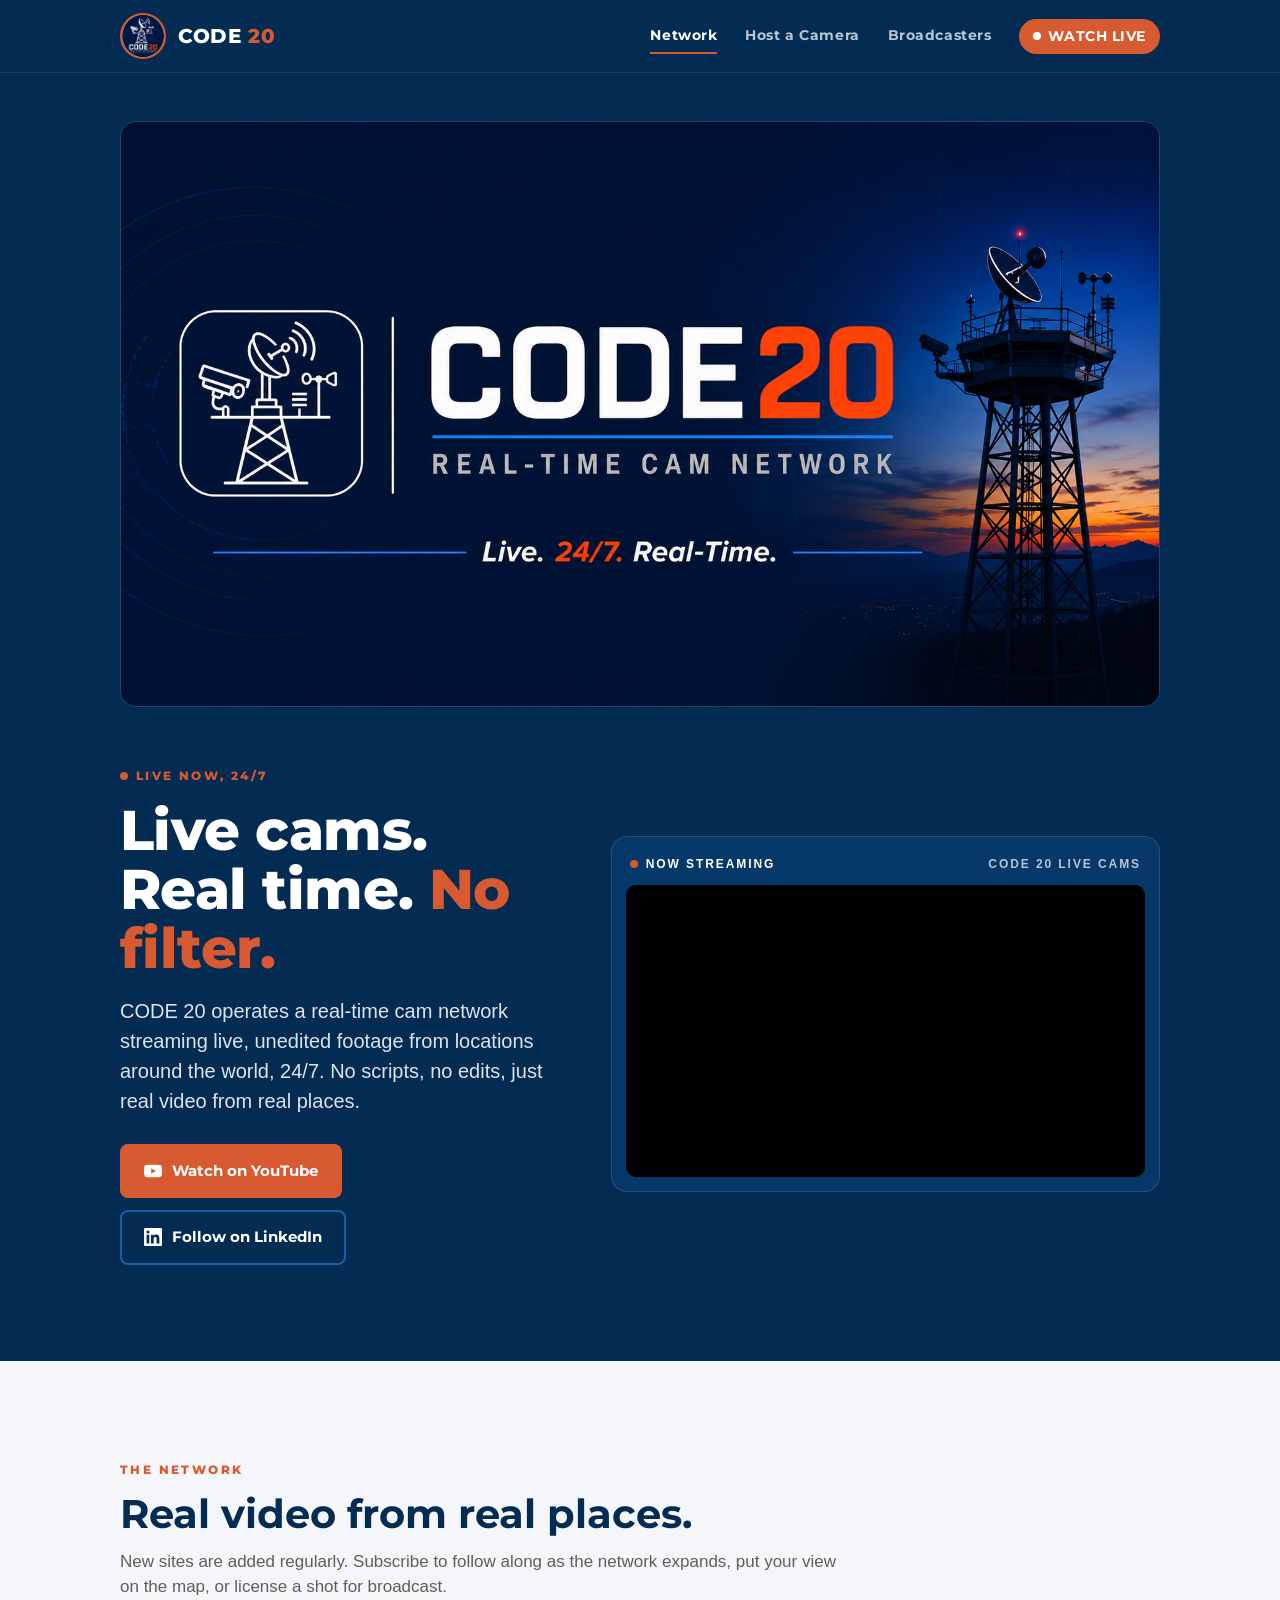
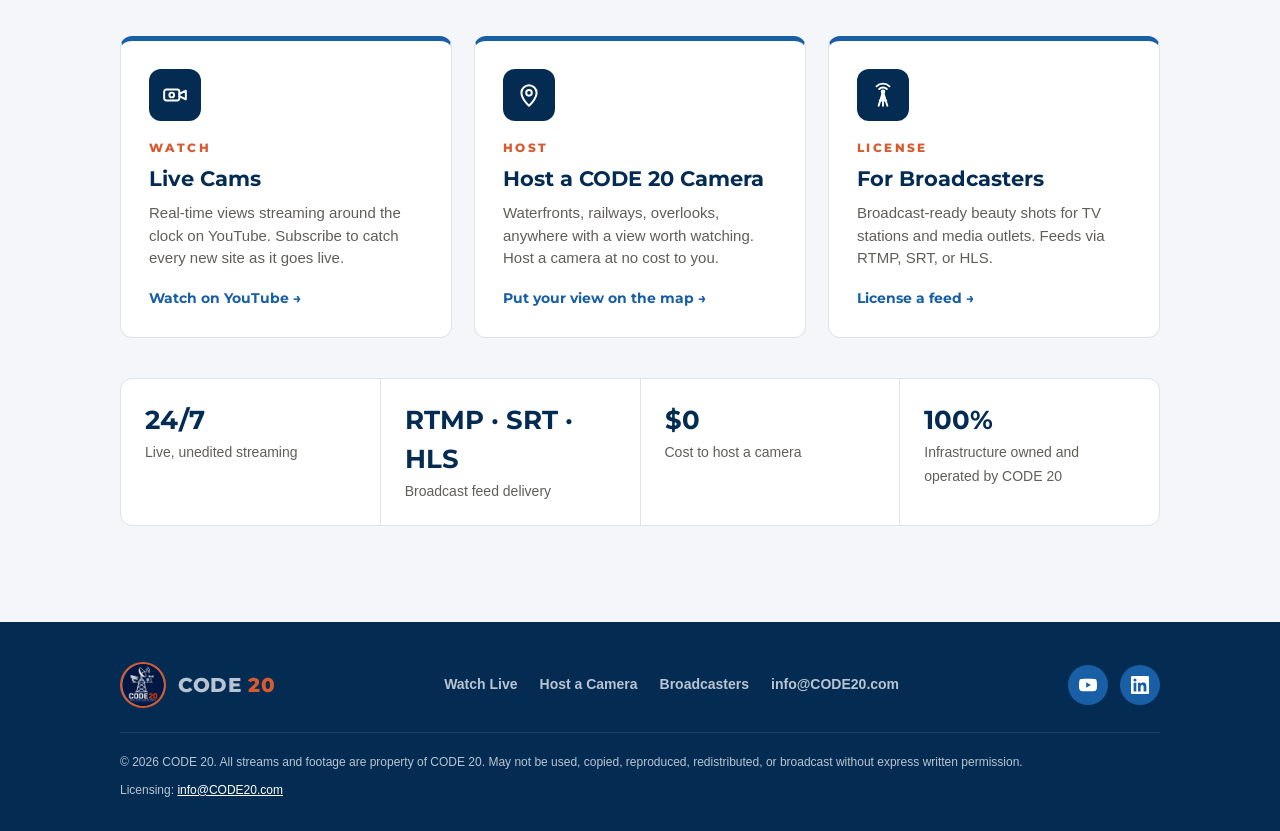
==== commit cafb66a6: "Update index.html" ====
--- a/index.html
+++ b/index.html
@@ -7,7 +7,7 @@
 <meta name="description" content="CODE 20 operates a real-time cam network streaming live, unedited footage from locations around the world, 24/7.">
 <meta property="og:title" content="CODE 20 LIVE CAMS | Real-Time Cam Network">
 <meta property="og:description" content="CODE 20 operates a real-time cam network streaming live, unedited footage from locations around the world, 24/7.">
-<meta property="og:image" content="https://code20.com/banner.jpg">
+<meta property="og:image" content="https://code20.com/brand/73b58c43-8bf2-4fea-92e7-e0bdb89eea3c.png">
 <link rel="icon" href="logo.jpg">
 <link rel="preconnect" href="https://fonts.googleapis.com">
 <link rel="preconnect" href="https://fonts.gstatic.com" crossorigin>
@@ -29,7 +29,7 @@
 
   <section class="hero" id="live">
     <div class="wrap">
-      <div class="banner"><img src="banner.jpg" alt="CODE 20 Real-Time Cam Network"></div>
+      <div class="banner"><img src="brand/73b58c43-8bf2-4fea-92e7-e0bdb89eea3c.png" alt="CODE 20 Real-Time Cam Network"></div>
       <div class="hero-grid">
         <div>
           <span class="eyebrow"><span class="dot coral"></span>Live now, 24/7</span>
--- a/styles.css
+++ b/styles.css
@@ -130,3 +130,4 @@
 .social svg{width:18px;height:18px;fill:var(--white)}
 .foot-bottom{display:flex;justify-content:space-between;flex-wrap:wrap;gap:10px;padding-top:20px;font-size:12px}
 .foot-bottom a{color:var(--white)}
+.page-hero .chip{background:var(--blue)}
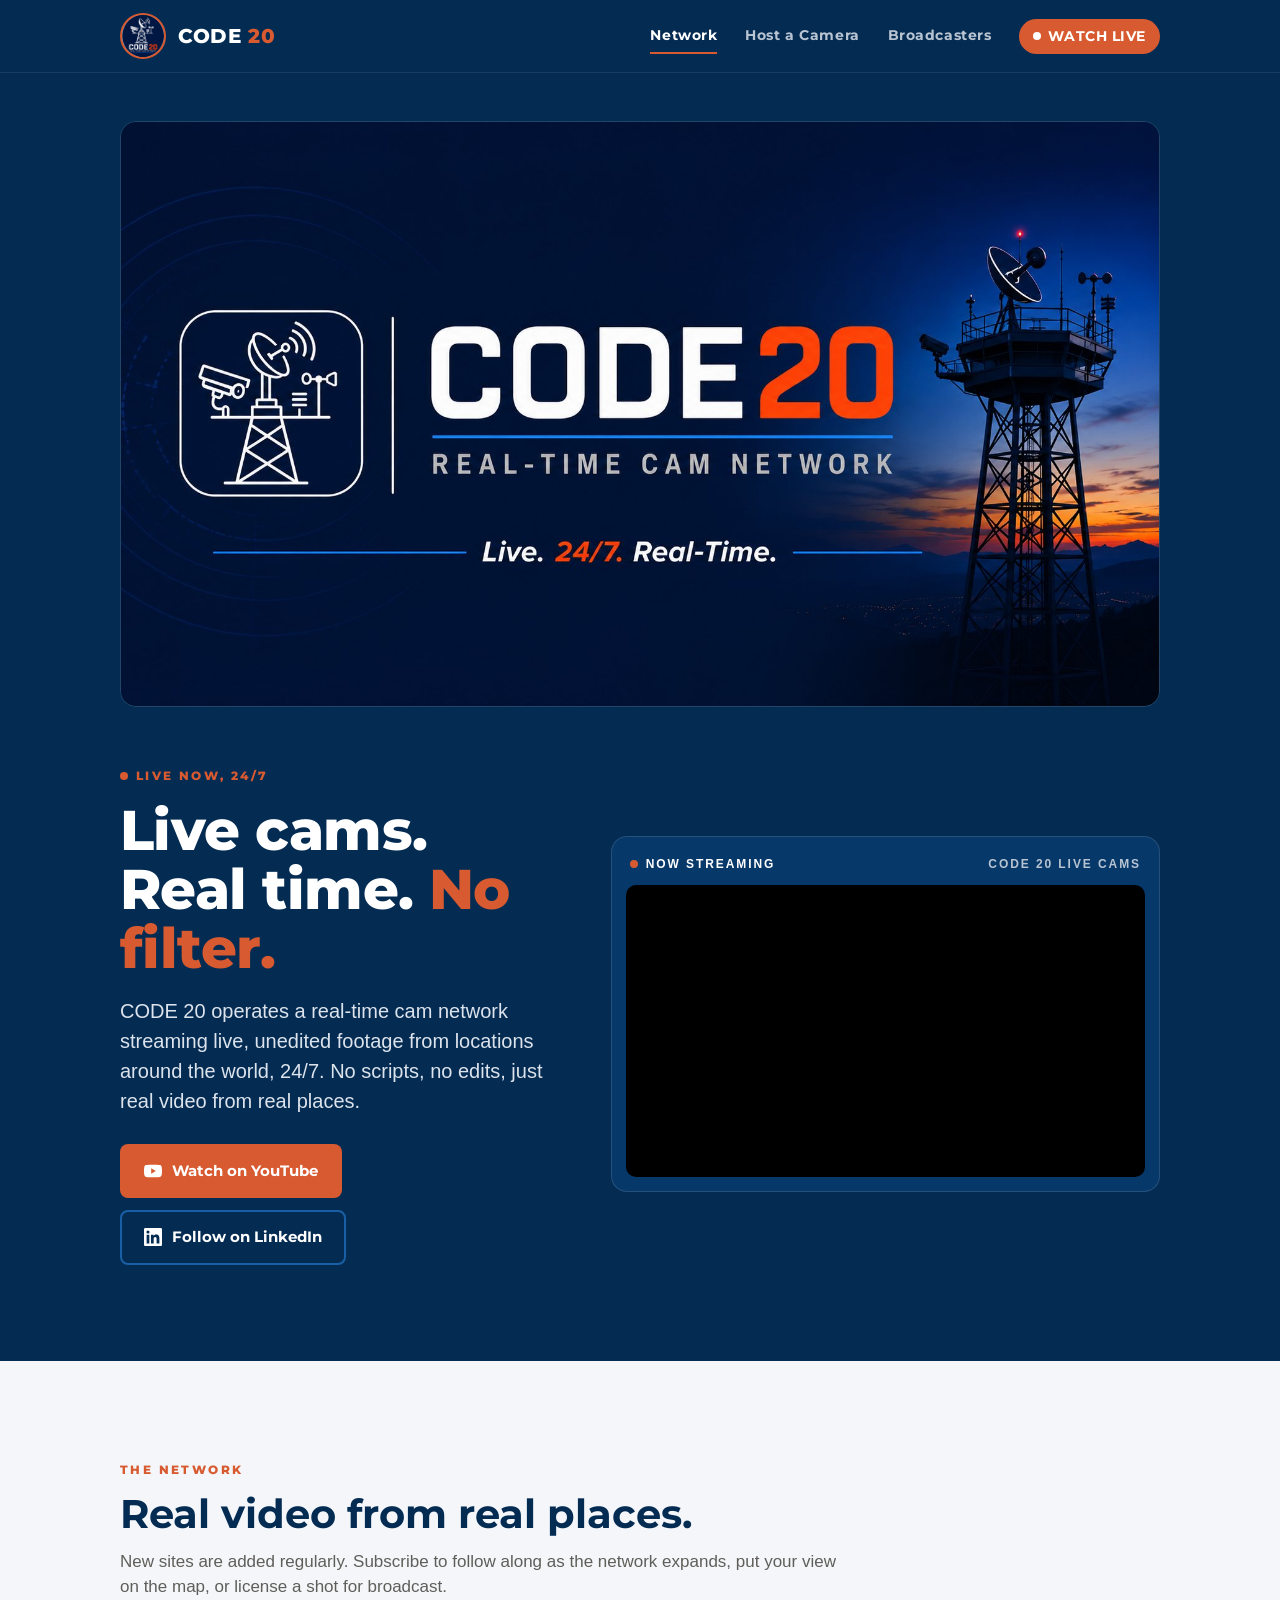
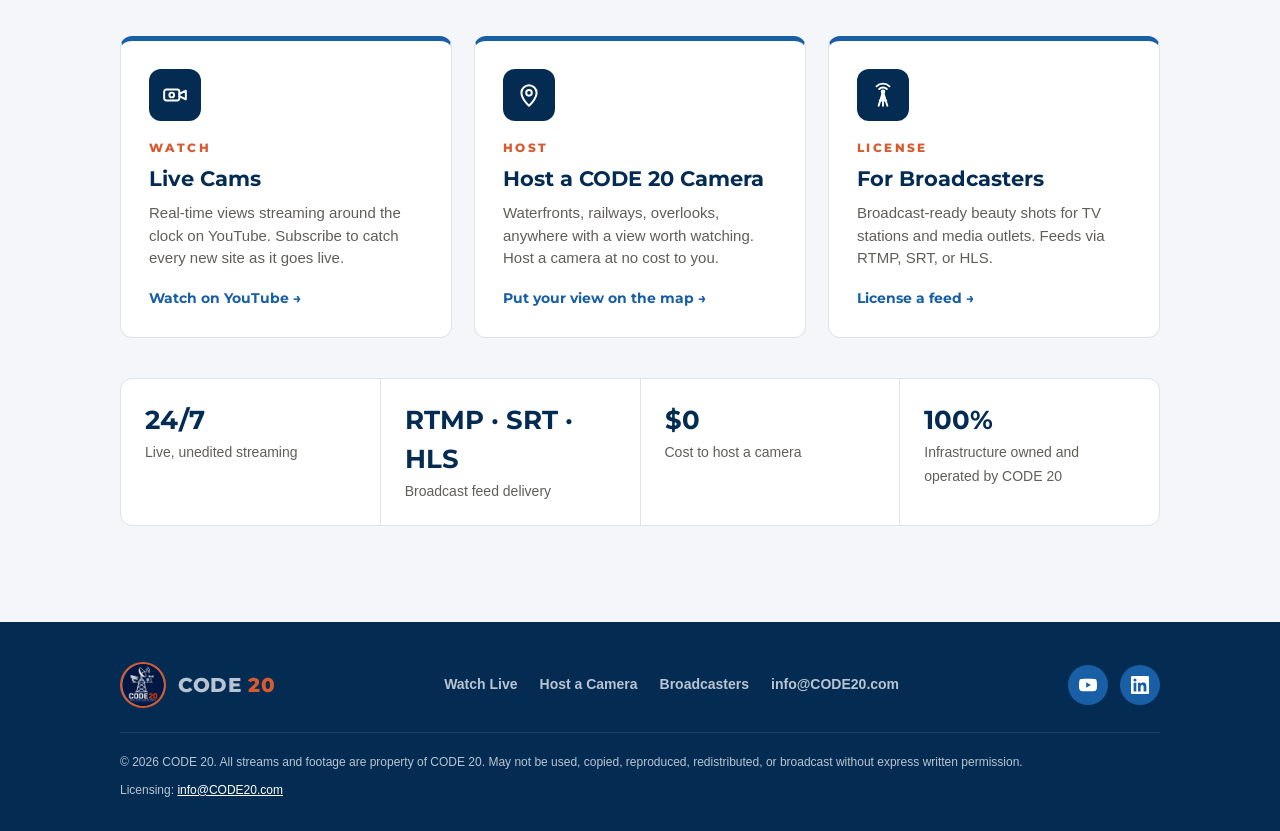
==== commit aa08f4a7: "Update Open Graph image and banner source" ====
--- a/index.html
+++ b/index.html
@@ -7,7 +7,7 @@
 <meta name="description" content="CODE 20 operates a real-time cam network streaming live, unedited footage from locations around the world, 24/7.">
 <meta property="og:title" content="CODE 20 LIVE CAMS | Real-Time Cam Network">
 <meta property="og:description" content="CODE 20 operates a real-time cam network streaming live, unedited footage from locations around the world, 24/7.">
-<meta property="og:image" content="https://code20.com/brand/73b58c43-8bf2-4fea-92e7-e0bdb89eea3c.png">
+<meta property="og:image" content="https://code20.com/banner.jpg">
 <link rel="icon" href="logo.jpg">
 <link rel="preconnect" href="https://fonts.googleapis.com">
 <link rel="preconnect" href="https://fonts.gstatic.com" crossorigin>
@@ -29,7 +29,7 @@
 
   <section class="hero" id="live">
     <div class="wrap">
-      <div class="banner"><img src="brand/73b58c43-8bf2-4fea-92e7-e0bdb89eea3c.png" alt="CODE 20 Real-Time Cam Network"></div>
+      <div class="banner"><img src="banner.jpg" alt="CODE 20 Real-Time Cam Network"></div>
       <div class="hero-grid">
         <div>
           <span class="eyebrow"><span class="dot coral"></span>Live now, 24/7</span>
